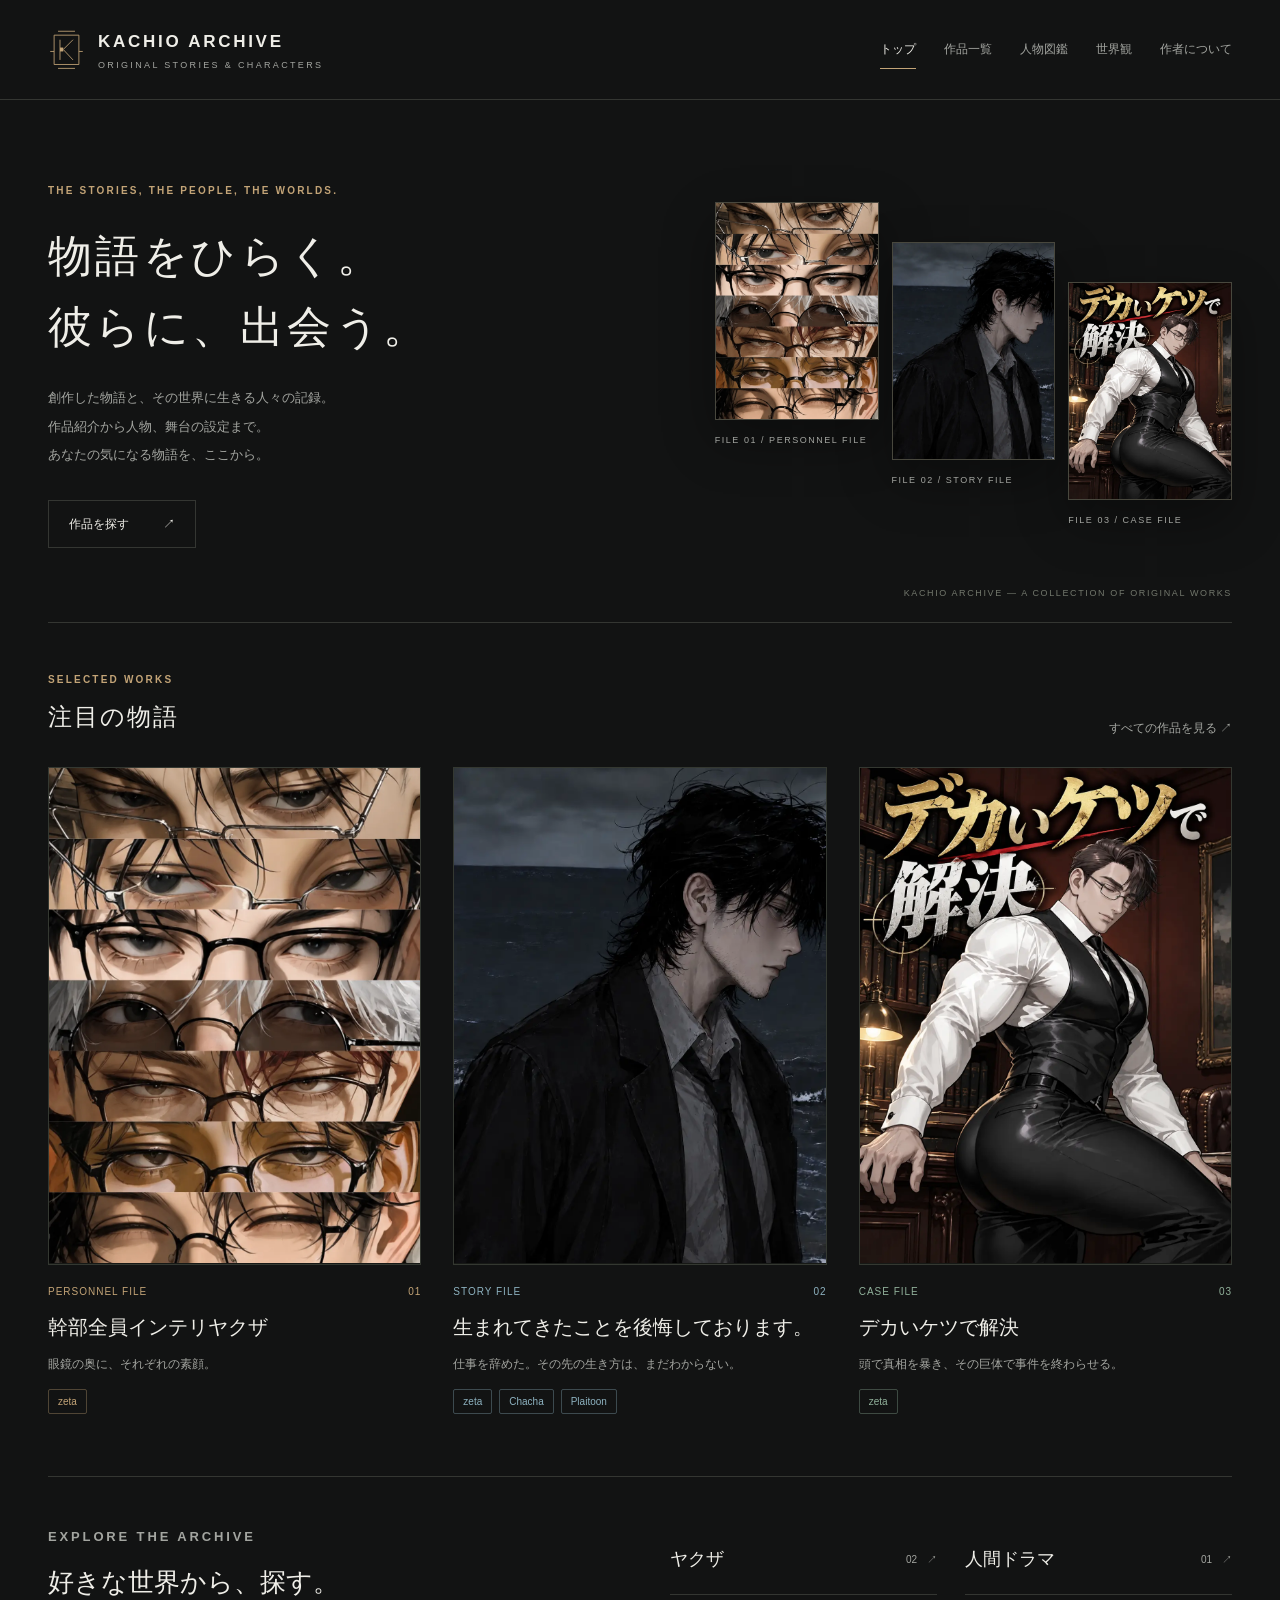
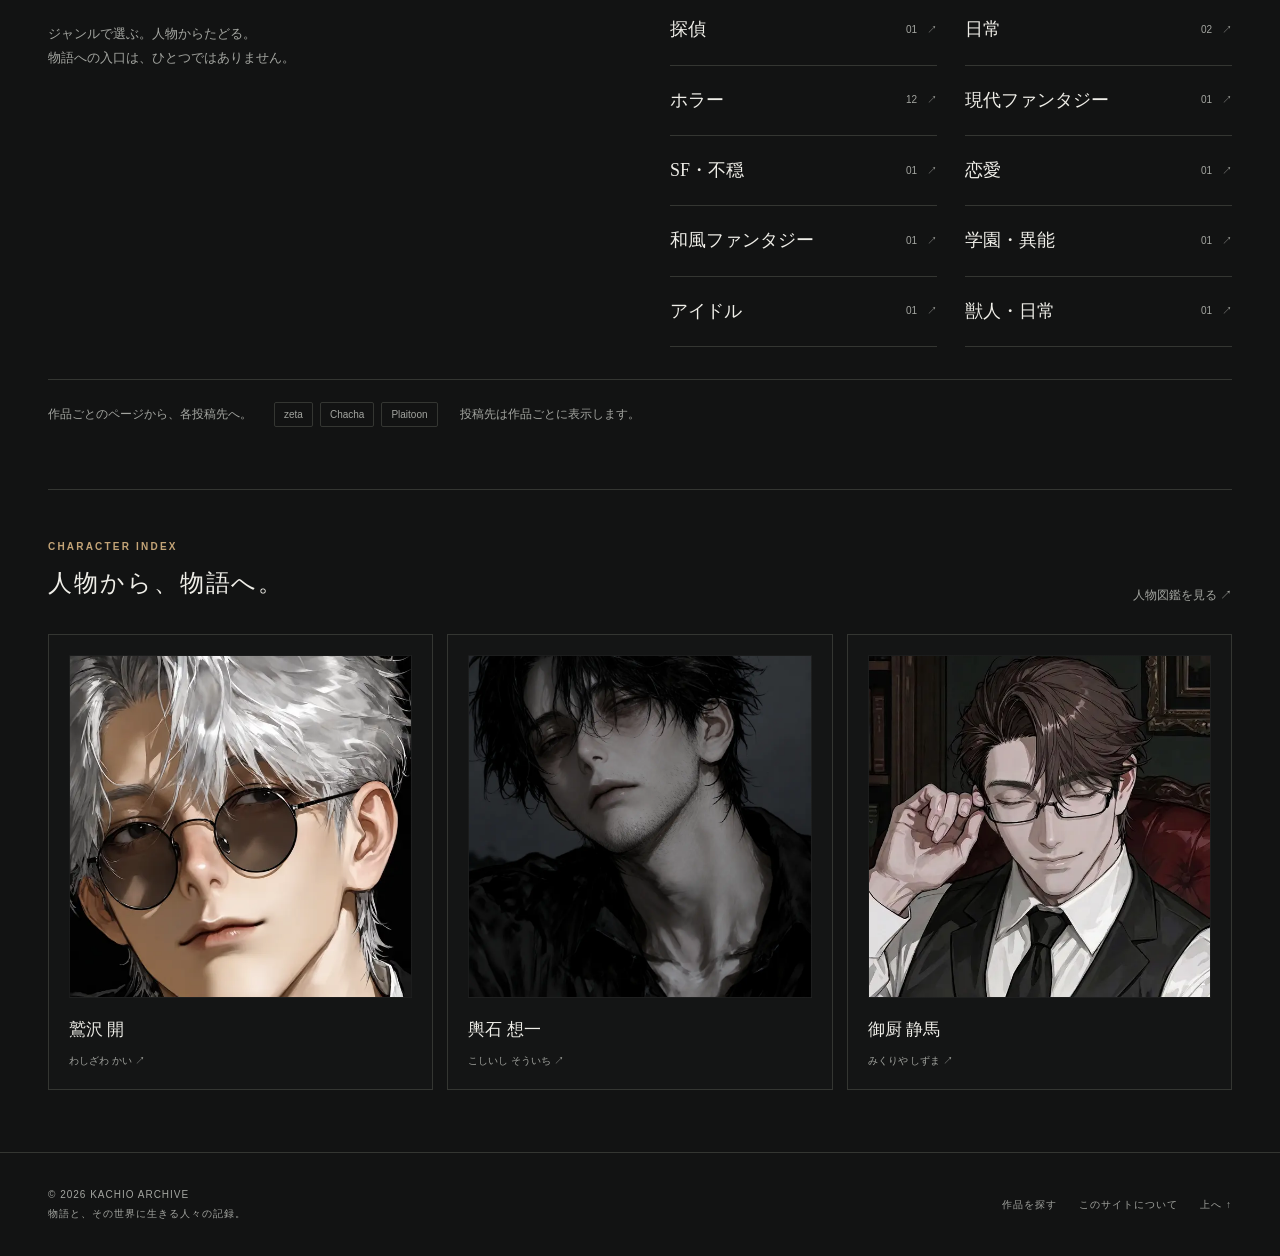
==== index.html @ 64fdf37f "画像を高画質版に更新" ====
<!doctype html>
<html lang="ja">
<head>
  <meta charset="utf-8">
  <meta name="viewport" content="width=device-width,initial-scale=1">
  <meta name="description" content="創作した物語と、その世界に生きる人々の記録。作品紹介、人物図鑑、世界観をまとめたKACHIO ARCHIVE。">
  <meta name="theme-color" content="#121313">
  <title>物語と人物の記録 | KACHIO ARCHIVE</title>
  <link rel="icon" type="image/svg+xml" href="assets/logo.svg">
  <link rel="stylesheet" href="assets/style.css">
  <script src="assets/content.js" defer></script>
  <script src="assets/app.js" defer></script>
</head>
<body id="top" data-page="home">
  <div id="app"></div>
  <noscript><main style="padding:40px">このサイトを閲覧するには、ブラウザーのJavaScriptを有効にしてください。</main></noscript>
</body>
</html>
---- assets/style.css ----
@charset "UTF-8";
:root{--bg:#121313;--panel:#191a19;--ink:#efeee8;--muted:#a3a5a0;--line:#343632;--accent:#c3a477;--serif:"Yu Mincho","Hiragino Mincho ProN",serif;--sans:"Yu Gothic","Hiragino Kaku Gothic ProN",sans-serif;color-scheme:dark}
*{box-sizing:border-box}html{scroll-behavior:smooth;scroll-padding-top:110px}body{margin:0;background:var(--bg);color:var(--ink);font:15px/1.85 var(--sans);-webkit-font-smoothing:antialiased}a{color:inherit;text-decoration:none}button,input,select{font:inherit}button,a,input,select,summary{-webkit-tap-highlight-color:transparent}button{cursor:pointer}button:focus-visible,a:focus-visible,input:focus-visible,select:focus-visible,summary:focus-visible{outline:2px solid var(--accent);outline-offset:5px}img{max-width:100%;display:block}h1,h2,h3,p{margin:0}h1,h2,h3{font-weight:500}h1,h2,.serif{font-family:var(--serif)}.wrap{width:min(1220px,calc(100% - 96px));margin:auto}.skip{position:absolute;top:-80px;left:12px;background:var(--ink);color:var(--bg);padding:10px;z-index:30}.skip:focus{top:12px}.header{height:100px;border-bottom:1px solid var(--line);background:var(--bg)}.header-inner{height:100%;display:flex;align-items:center;justify-content:space-between;gap:30px}.brand{display:flex;gap:13px;align-items:center}.brand img{width:37px}.brand-name{font-size:17px;letter-spacing:.16em;font-weight:600}.brand-sub{display:block;font-size:9px;letter-spacing:.26em;color:var(--muted);line-height:1.8}.nav{display:flex;gap:28px;font-size:12px}.nav a{color:var(--muted);padding:8px 0}.nav a:hover,.nav a[aria-current]{color:var(--ink);border-bottom:1px solid var(--accent)}.menu{display:none;border:1px solid var(--line);color:var(--ink);background:none;padding:5px 11px}.preview{font-size:11px;color:var(--muted);padding:8px 0;border-bottom:1px solid #272925;letter-spacing:.03em}.eyebrow{font-size:10px;letter-spacing:.22em;color:var(--accent);font-weight:600}.hero{padding:82px 0 74px;display:grid;grid-template-columns:1.15fr 1fr;gap:72px;align-items:center;position:relative}.hero h1{font-size:clamp(31px,3.4vw,50px);line-height:1.65;letter-spacing:.08em;margin:20px 0}.hero-copy{color:var(--muted);line-height:2.2;max-width:450px;font-size:13px}.hero .btn{margin-top:30px}.hero-art{display:grid;grid-template-columns:repeat(3,1fr);align-items:start;gap:13px;position:relative}.hero-art figure{margin:0}.hero-art figure:nth-child(2){padding-top:40px}.hero-art figure:nth-child(3){padding-top:80px}.hero-art img{box-shadow:0 20px 50px #0005;border:1px solid #48473d}.hero-art figcaption{color:var(--muted);font-size:9px;letter-spacing:.17em;margin-top:12px}.hero-foot{position:absolute;bottom:20px;right:0;font-size:9px;color:#72776c;letter-spacing:.18em}.btn{display:inline-flex;align-items:center;justify-content:space-between;gap:34px;border:1px solid var(--line);padding:12px 20px;font-size:12px;background:transparent;color:var(--ink)}.btn:hover{border-color:var(--accent);background:#ffffff05}.btn.primary{background:var(--accent);color:#111;border-color:var(--accent)}.section{padding:48px 0 62px;border-top:1px solid var(--line)}.section-head{display:flex;justify-content:space-between;align-items:end;gap:20px;margin-bottom:28px}.section-head h2{font-size:24px;letter-spacing:.08em;margin-top:5px}.text-link{font-size:12px;color:var(--muted)}.text-link:hover{color:var(--accent)}.work-grid{display:grid;grid-template-columns:repeat(3,1fr);gap:32px}.work-grid.four{grid-template-columns:repeat(4,1fr);gap:24px}.work-card{min-width:0;position:relative}.cover-link{display:block;overflow:hidden;background:#202322;aspect-ratio:3/4;border:1px solid #343831}.cover-link img{width:100%;height:100%;object-fit:cover;transition:transform .35s}.cover-link:hover img{transform:scale(1.025)}.work-meta{margin-top:18px;color:var(--accent);font-size:10px;letter-spacing:.1em;display:flex;justify-content:space-between}.work-card h3{font-family:var(--serif);font-size:20px;line-height:1.7;margin-top:9px}.work-card h3 a:hover{color:var(--accent)}.work-card p{font-size:12px;line-height:1.9;color:var(--muted);margin-top:9px}.badges{display:flex;gap:7px;flex-wrap:wrap;margin-top:13px}.badge{font-size:10px;line-height:1.5;border:1px solid var(--line);padding:4px 9px;border-radius:2px;color:var(--muted)}.badge.platform{border-color:color-mix(in srgb,var(--accent) 35%,transparent);color:var(--accent)}.explore{display:grid;grid-template-columns:1fr 1fr;gap:60px}.explore h2{font-size:26px;margin:10px 0 15px}.explore p{font-size:13px;color:var(--muted)}.genre-list{display:grid;grid-template-columns:1fr 1fr;gap:0 28px}.genre-list a{display:flex;justify-content:space-between;align-items:center;border-bottom:1px solid var(--line);padding:18px 0;font-family:var(--serif);font-size:18px}.genre-list a:hover{color:var(--accent)}.genre-list span{font:10px var(--sans);color:var(--muted)}.platform-note{display:flex;align-items:center;gap:22px;flex-wrap:wrap;border-top:1px solid var(--line);padding-top:22px;margin-top:32px;font-size:12px;color:var(--muted)}.platform-note .badges{margin:0}.footer{border-top:1px solid var(--line);padding:33px 0}.footer-inner{display:flex;justify-content:space-between;align-items:center;gap:30px;font-size:10px;letter-spacing:.1em;color:var(--muted)}.footer-links{display:flex;gap:22px}.page-intro{padding:55px 0 30px}.page-intro h1{font-size:38px;margin:14px 0}.page-intro p{color:var(--muted);font-size:13px}.tools{display:grid;grid-template-columns:1fr 190px 190px;gap:14px;margin:0 0 25px}.field{display:block;font-size:11px;color:var(--muted)}.field input,.field select{width:100%;margin-top:7px;padding:13px 14px;background:var(--panel);border:1px solid var(--line);color:var(--ink);border-radius:0}.result-count{font-size:11px;color:var(--muted);margin-bottom:25px}.empty{padding:55px 0;color:var(--muted);font-size:14px}.crumb{font-size:11px;color:var(--muted);padding-top:30px}.crumb a:hover{color:var(--accent)}.detail-hero{display:grid;grid-template-columns:minmax(200px,360px) 1fr;gap:70px;padding:35px 0 58px;align-items:center}.detail-cover{aspect-ratio:3/4;width:100%;object-fit:cover;border:1px solid var(--line)}.detail-hero h1{font-size:clamp(27px,3.5vw,43px);line-height:1.7;letter-spacing:.04em;margin:18px 0}.detail-summary{font-family:var(--serif);font-size:19px;line-height:1.8;color:var(--accent);margin-bottom:15px}.detail-description{color:var(--muted);font-size:13px;max-width:600px}.destinations{display:flex;gap:10px;flex-wrap:wrap;margin-top:28px}.destination-empty{font-size:11px;color:var(--muted);padding-top:24px;border-top:1px solid var(--line);margin-top:25px}.tabs{display:flex;gap:30px;overflow:auto;white-space:nowrap;border-top:1px solid var(--line);border-bottom:1px solid var(--line);padding:18px 0;font-size:12px}.tabs a:hover{color:var(--accent)}.detail-layout{display:grid;grid-template-columns:200px 1fr;gap:60px;padding-top:48px}.side-index{position:sticky;top:30px;align-self:start;color:var(--muted);font-size:11px}.side-index a{display:block;padding:8px 0}.side-index .eyebrow{margin-bottom:18px}.detail-section{padding-bottom:48px;margin-bottom:40px;border-bottom:1px solid var(--line)}.detail-section h2{font-size:27px;margin:8px 0 24px}.prose{max-width:690px;font-size:14px;line-height:2.3;color:#cacdc5}.prose p+p{margin-top:18px}.character-grid{display:grid;grid-template-columns:repeat(3,1fr);gap:14px}.character-card{border:1px solid var(--line);padding:20px;background:#ffffff02;transition:border-color .2s}.character-card:hover{border-color:var(--accent)}.character-icon{height:84px;display:flex;align-items:center;justify-content:center;font-family:var(--serif);font-size:34px;color:var(--accent);background:linear-gradient(140deg,#ffffff05,transparent);margin-bottom:16px;border:1px solid #ffffff07}.character-card h3{font-family:var(--serif);font-size:17px}.character-card p{font-size:10px;color:var(--muted);margin-top:7px;line-height:1.7}.settings-block{border-top:1px solid var(--line);padding:20px 0}.settings-block h3{font-family:var(--serif);font-size:19px;margin-bottom:12px}.settings-block p{color:var(--muted);font-size:13px;line-height:2}.settings-block summary{cursor:pointer;font-family:var(--serif);font-size:18px;color:var(--accent)}.settings-block details p{margin-top:15px}.world-link{border:1px solid var(--line);display:flex;justify-content:space-between;padding:19px 22px;margin-top:22px}.world-link:hover{border-color:var(--accent)}.gallery{display:grid;grid-template-columns:repeat(3,1fr);gap:15px}.gallery button{border:1px solid var(--line);padding:0;background:transparent}.gallery img{aspect-ratio:3/4;width:100%;object-fit:cover}.gallery-caption{font-size:11px;color:var(--muted);margin-top:12px}.facts{display:grid;grid-template-columns:1fr 1fr;gap:0 32px;max-width:700px;margin:30px 0}.facts div{border-bottom:1px solid var(--line);padding:15px 0}.facts dt{font-size:11px;color:var(--muted)}.facts dd{margin:7px 0 0;font-family:var(--serif);font-size:20px}.character-page{max-width:860px;padding:50px 0}.character-page h1{font-size:43px;margin:20px 0 6px}.reading{font-size:12px;color:var(--muted);letter-spacing:.15em}.character-lead{font-family:var(--serif);font-size:20px;color:var(--accent);margin-top:25px}.collection{display:grid;grid-template-columns:repeat(2,1fr);gap:25px}.collection-card{border:1px solid var(--line);padding:30px}.collection-card h2{font-size:26px;margin:13px 0}.collection-card p{font-size:13px;color:var(--muted)}dialog{max-width:min(85vw,700px);max-height:90vh;padding:20px;background:var(--bg);color:var(--ink);border:1px solid var(--line)}dialog::backdrop{background:#000c}dialog .close{display:block;margin:0 0 12px auto;background:transparent;color:var(--ink);border:1px solid var(--line);padding:4px 12px}dialog img{max-height:72vh;width:auto;margin:auto}.about-logo{width:100px;margin:25px 0}.legal{font-size:11px;color:var(--muted);margin-top:35px}.mobile-hide{display:block}
@media(max-width:1000px){.wrap{width:calc(100% - 56px)}.hero{gap:35px;padding-top:60px}.nav{gap:17px}.brand-name{font-size:14px}.work-grid.four{grid-template-columns:repeat(3,1fr)}.detail-hero{gap:40px;grid-template-columns:280px 1fr}.detail-layout{gap:35px;grid-template-columns:145px 1fr}.character-grid{grid-template-columns:repeat(2,1fr)}}
@media(max-width:700px){.wrap{width:calc(100% - 36px)}.header{height:76px}.brand-name{font-size:13px}.brand-sub{font-size:8px}.brand img{width:29px}.menu{display:block}.nav{display:none;position:absolute;top:76px;left:0;right:0;background:var(--bg);padding:20px 22px;z-index:10;border-bottom:1px solid var(--line)}.nav.open{display:flex;flex-direction:column;gap:9px}.preview{font-size:9px}.hero{grid-template-columns:1fr;gap:36px;padding:45px 0 60px}.hero h1{font-size:31px;margin-top:15px}.hero-copy{font-size:12px}.hero-art{max-width:460px;gap:12px;margin:0 12px}.hero-art figure:nth-child(2){padding-top:24px}.hero-art figure:nth-child(3){padding-top:48px}.hero-art figcaption{font-size:8px}.hero-foot{bottom:20px;font-size:8px}.section{padding:32px 0 40px}.section-head h2{font-size:22px}.section-head{margin-bottom:22px}.work-grid,.work-grid.four{grid-template-columns:repeat(2,1fr);gap:30px 18px}.work-card h3{font-size:16px}.work-card p{font-size:11px}.work-meta{font-size:8px;margin-top:12px}.badge{font-size:9px;padding:3px 6px}.work-grid .work-card:last-child:nth-child(odd){grid-column:1/-1;display:grid;grid-template-columns:1fr 1fr;gap:18px}.work-grid .work-card:last-child:nth-child(odd) .cover-link{grid-row:1/6}.work-grid .work-card:last-child:nth-child(odd) .card-body{align-self:center}.explore{grid-template-columns:1fr;gap:20px}.genre-list a{font-size:16px}.footer-inner{align-items:start;flex-direction:column;gap:17px}.tools{grid-template-columns:1fr 1fr}.field:first-child{grid-column:1/-1}.page-intro{padding-top:35px}.page-intro h1{font-size:31px}.detail-hero{grid-template-columns:1fr;gap:30px;padding-top:24px}.detail-cover{max-width:270px;margin:auto}.detail-hero h1{font-size:30px}.detail-summary{font-size:17px}.tabs{gap:24px}.detail-layout{grid-template-columns:1fr;padding-top:35px}.side-index{display:none}.detail-section h2{font-size:24px}.character-grid{gap:10px}.character-card{padding:14px}.character-card h3{font-size:16px}.character-icon{height:65px;font-size:27px}.character-page h1{font-size:35px}.facts{grid-template-columns:1fr 1fr;gap:0 15px}.facts dd{font-size:17px}.collection{grid-template-columns:1fr}.gallery{grid-template-columns:repeat(2,1fr)}.mobile-hide{display:none}}
@media(prefers-reduced-motion:reduce){html{scroll-behavior:auto}*,*::before,*::after{transition:none!important;animation:none!important}}

/* 掲載元の画像と表紙の文字を保つ */
.cover-link img,.detail-cover,.gallery img{object-fit:contain;background:#171916}.hero-art figure{min-width:0}.hero-art a{display:block}.hero-art img{width:100%;height:auto;aspect-ratio:3/4;object-fit:contain;background:#171916}.detail-cover,.gallery img{height:auto}.cover-link:hover img{transform:none}img.character-icon{width:100%;height:auto;aspect-ratio:1;object-fit:cover;object-position:center 20%}.character-page{display:flow-root}.character-portrait{float:right;width:260px;max-width:40%;height:auto;margin:0 0 24px 32px;border:1px solid var(--line)}.character-page .facts{clear:both}.settings-block p{white-space:pre-line}@media(max-width:700px){.character-portrait{width:160px;max-width:40%;margin-left:18px}}
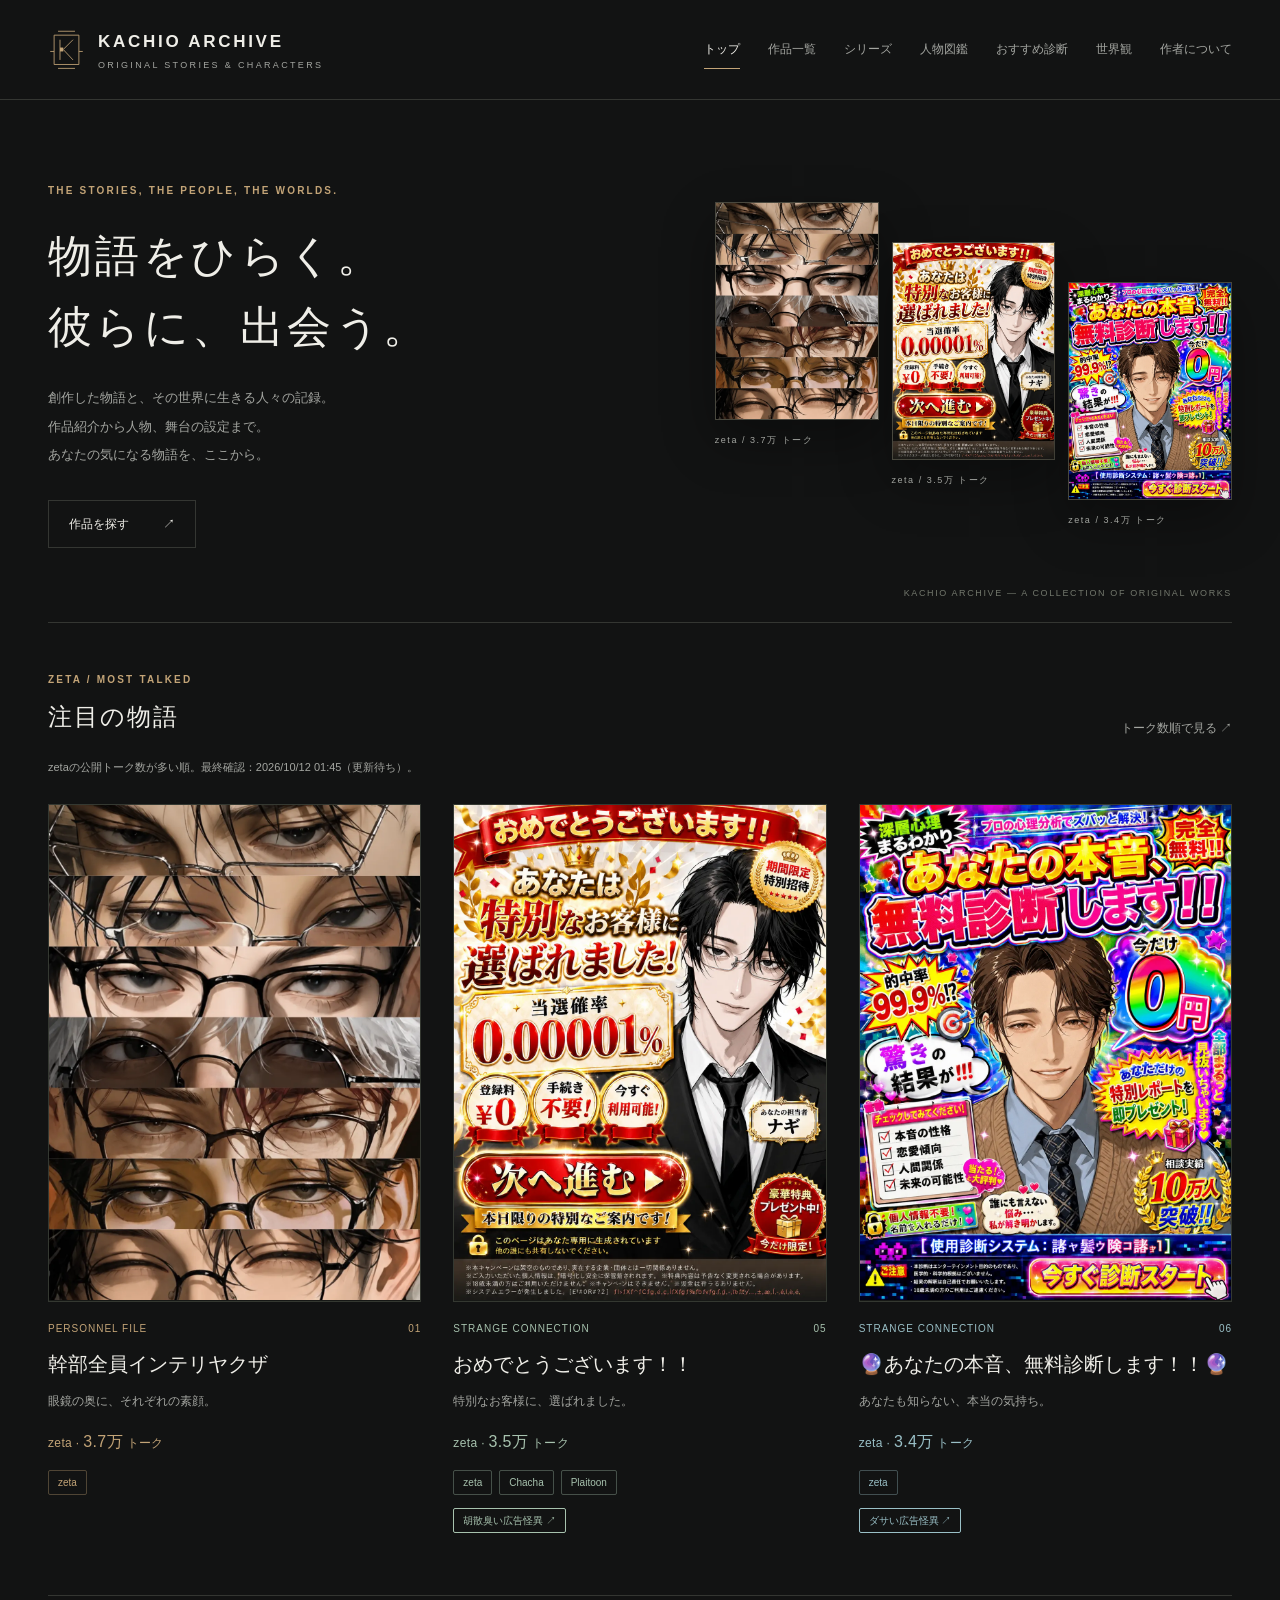
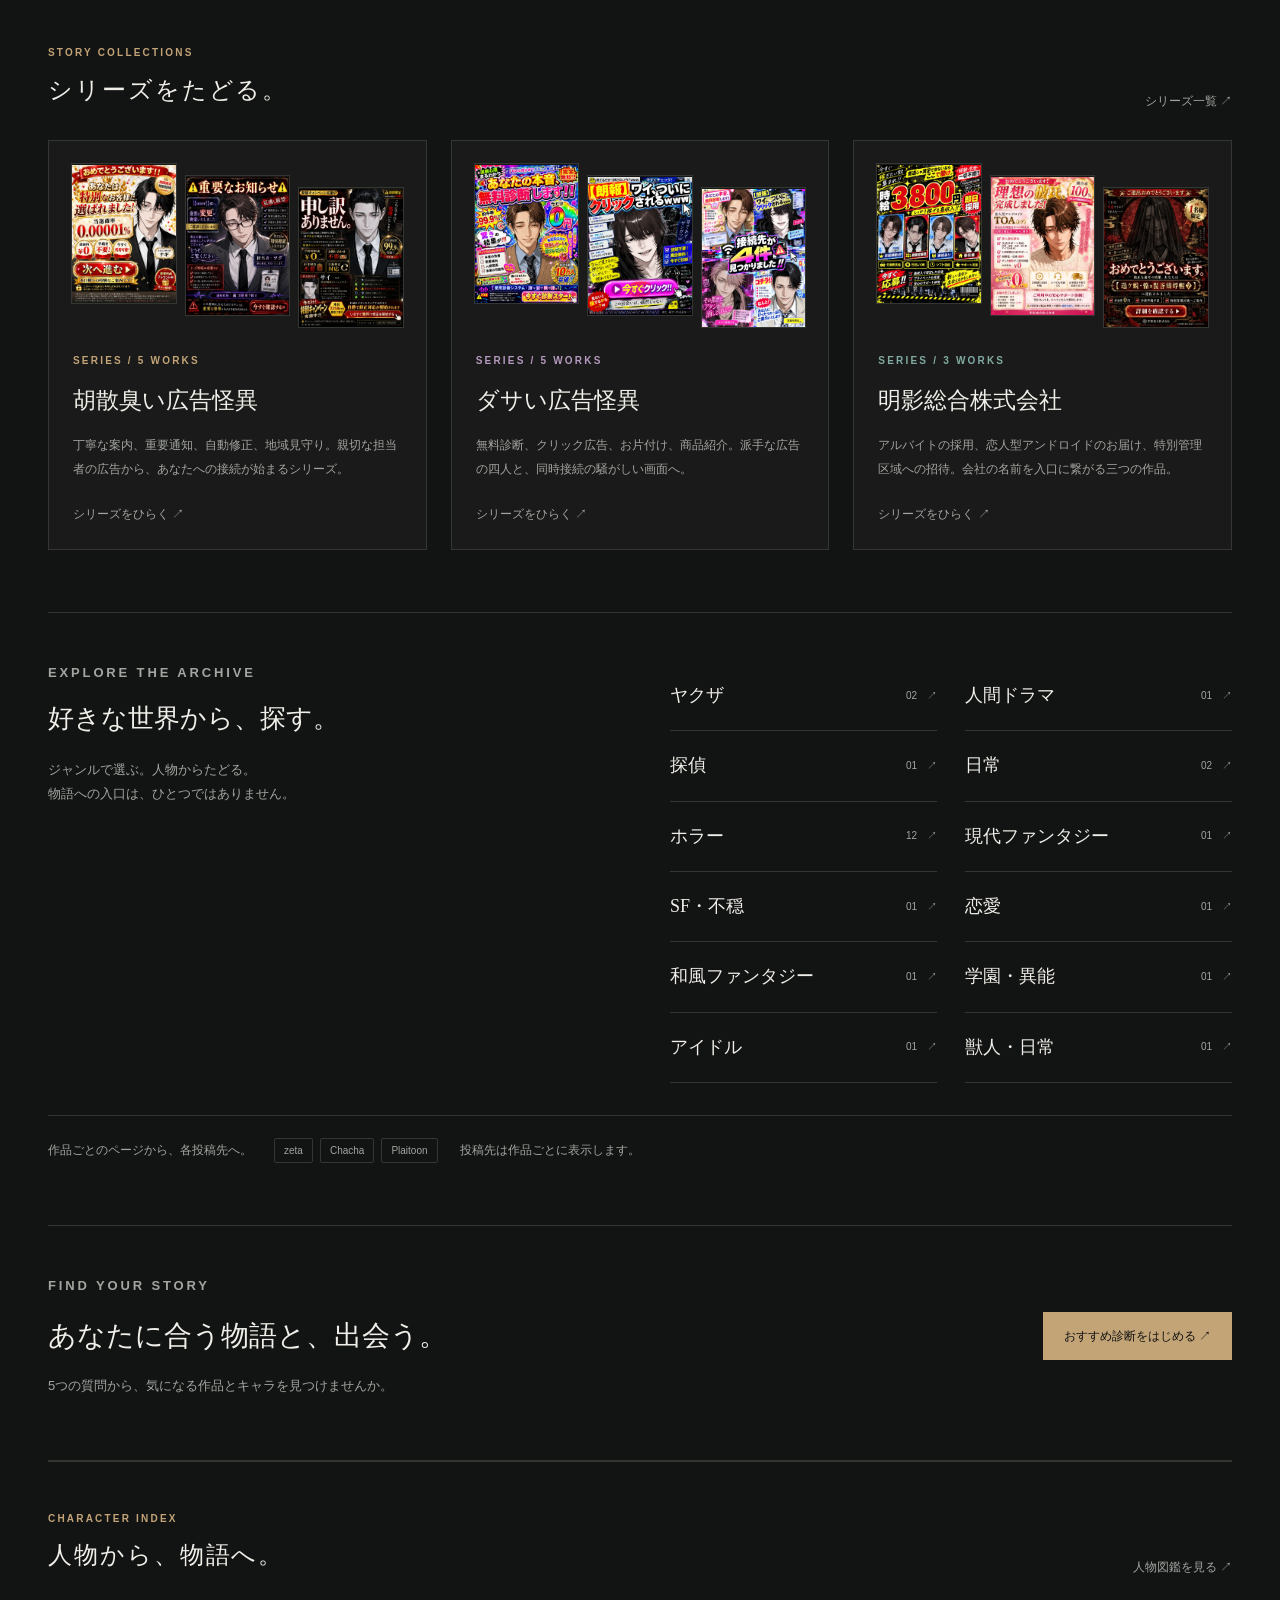
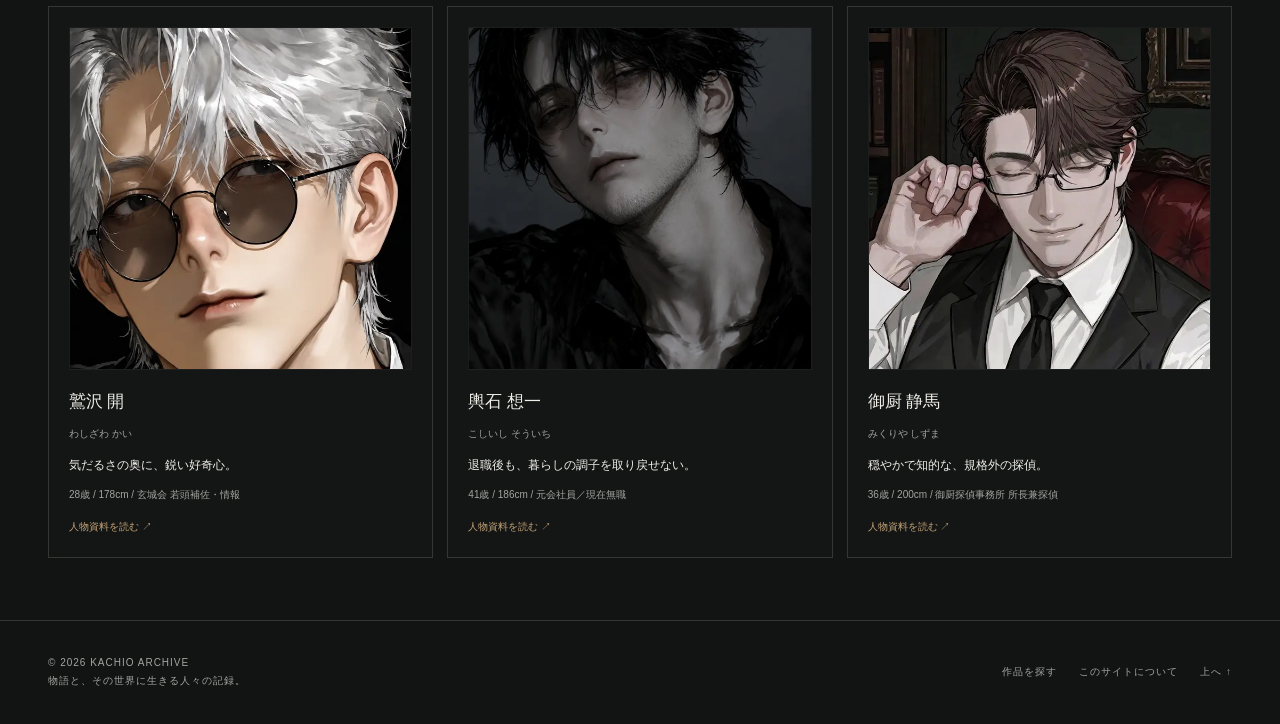
==== commit 033f0533: "Add files via upload" ====
--- a/index.html
+++ b/index.html
@@ -9,6 +9,8 @@
   <link rel="icon" type="image/svg+xml" href="assets/logo.svg">
   <link rel="stylesheet" href="assets/style.css">
   <script src="assets/content.js" defer></script>
+  <script src="assets/zeta-stats.js" defer></script>
+  <script src="assets/stats.js" defer></script>
   <script src="assets/app.js" defer></script>
 </head>
 <body id="top" data-page="home">
--- a/assets/style.css
+++ b/assets/style.css
@@ -7,3 +7,73 @@
 
 /* 掲載元の画像と表紙の文字を保つ */
 .cover-link img,.detail-cover,.gallery img{object-fit:contain;background:#171916}.hero-art figure{min-width:0}.hero-art a{display:block}.hero-art img{width:100%;height:auto;aspect-ratio:3/4;object-fit:contain;background:#171916}.detail-cover,.gallery img{height:auto}.cover-link:hover img{transform:none}img.character-icon{width:100%;height:auto;aspect-ratio:1;object-fit:cover;object-position:center 20%}.character-page{display:flow-root}.character-portrait{float:right;width:260px;max-width:40%;height:auto;margin:0 0 24px 32px;border:1px solid var(--line)}.character-page .facts{clear:both}.settings-block p{white-space:pre-line}@media(max-width:700px){.character-portrait{width:160px;max-width:40%;margin-left:18px}}
+
+/* Series collections and the expanded public profiles. */
+.ranking-note{font-size:11px;color:var(--muted);margin:-10px 0 26px;line-height:1.9}
+.work-card .talk-count,.talk-count{font-size:12px;color:var(--accent);margin-top:14px;letter-spacing:.03em}
+.talk-count strong{font-weight:500;font-size:16px}
+.series-badge{color:var(--accent);border-color:var(--accent)}
+.series-badge:hover{background:#ffffff08}
+.series-grid{display:grid;grid-template-columns:repeat(3,minmax(0,1fr));gap:24px}
+.series-card{border:1px solid var(--line);background:var(--panel);min-width:0;display:block}
+.series-card:hover{border-color:var(--accent)}
+.series-covers{display:grid;grid-template-columns:repeat(3,minmax(0,1fr));gap:8px;padding:22px 22px 0;align-items:start}
+.series-covers img{width:100%;height:auto;aspect-ratio:3/4;object-fit:contain;background:#171916;border:1px solid var(--line)}
+.series-covers img:nth-child(2){margin-top:12px}
+.series-covers img:nth-child(3){margin-top:24px}
+.series-body{padding:24px}
+.series-body h3{font-family:var(--serif);font-size:23px;margin:10px 0}
+.series-body>p:not(.eyebrow){font-size:12px;color:var(--muted);line-height:2}
+.series-body .text-link{display:block;margin-top:22px}
+.series-intro .settings-block:first-child{border-top:0;padding-top:0}
+.tools{grid-template-columns:minmax(220px,1.5fr) repeat(4,minmax(120px,1fr))}
+.character-card .character-card-lead{font-size:12px;color:var(--ink);line-height:1.9;margin-top:12px}
+.character-card .character-card-facts{font-size:10px;line-height:1.8;margin-top:10px}
+.character-card .text-link{display:block;margin-top:14px;font-size:10px;color:var(--accent)}
+.settings-block p{max-width:800px;color:#cacdc5;line-height:2.2;overflow-wrap:anywhere}
+.prose p{white-space:pre-line;overflow-wrap:anywhere}
+.facts dd{overflow-wrap:anywhere;font-size:18px}
+.source-note{font-size:11px;color:var(--muted);margin-top:30px}
+.source-note a:hover{color:var(--accent)}
+.character-links{display:grid;grid-template-columns:repeat(2,minmax(0,1fr));gap:12px}
+.character-reference{display:flex;align-items:center;gap:15px;padding:14px;border:1px solid var(--line);min-width:0;background:var(--panel)}
+.character-reference:hover{border-color:var(--accent)}
+.character-reference img,.reference-placeholder{width:56px;height:56px;object-fit:cover;object-position:center 20%;flex:none;border:1px solid var(--line)}
+.reference-placeholder{display:grid;place-items:center;font-size:11px;color:var(--muted)}
+.character-reference strong{font-family:var(--serif);font-size:18px;font-weight:500;overflow-wrap:anywhere}
+.character-reference small{display:block;font-size:10px;color:var(--muted);margin-top:4px}
+.reference-arrow{margin-left:auto;color:var(--accent)}
+.diagnosis-invite{display:flex;justify-content:space-between;align-items:center;gap:30px;border-bottom:1px solid var(--line)}
+.diagnosis-invite h2{font-size:28px;margin:12px 0}.diagnosis-invite p{color:var(--muted);font-size:13px}.diagnosis-invite .btn{flex:none}
+.diagnosis-section{padding:15px 0 75px}.diagnosis-progress{display:flex;justify-content:space-between;font-size:11px;color:var(--accent);letter-spacing:.1em;margin-bottom:14px}
+.diagnosis-meter{height:2px;background:var(--line);margin-bottom:40px}.diagnosis-meter span{display:block;height:100%;background:var(--accent)}
+.diagnosis-question{padding:0;border:0;margin:0;min-width:0}.diagnosis-question legend{font-family:var(--serif);font-size:30px;padding:0}.diagnosis-question>p{font-size:13px;color:var(--muted);margin:12px 0 28px}
+.diagnosis-choices{display:grid;grid-template-columns:repeat(2,minmax(0,1fr));gap:14px}
+.diagnosis-choice{display:flex;gap:16px;align-items:center;padding:23px;border:1px solid var(--line);background:var(--panel);cursor:pointer;min-width:0}
+.diagnosis-choice:hover,.diagnosis-choice:has(input:checked){border-color:var(--accent);background:#c3a4770b}
+.diagnosis-choice input{accent-color:var(--accent);width:17px;height:17px;flex:none;margin:0}.diagnosis-choice strong{font-family:var(--serif);font-size:20px;font-weight:500;display:block}
+.diagnosis-choice small{display:block;font-size:12px;color:var(--muted);line-height:1.8;margin-top:6px}
+.diagnosis-choice:focus-within{outline:2px solid var(--accent);outline-offset:4px}.diagnosis-actions{display:flex;justify-content:space-between;gap:16px;flex-wrap:wrap;margin-top:34px}.diagnosis-actions button:disabled{opacity:.4;cursor:default}
+#diagnosis-panel:focus{outline:0}.diagnosis-result-head h2{font-size:32px;margin:12px 0}.diagnosis-result-head>p{font-size:14px;color:var(--muted);max-width:760px}
+.diagnosis-answer-list{display:flex;gap:10px;flex-wrap:wrap;margin-top:22px}.diagnosis-answer-list span{border-bottom:1px solid var(--accent);padding-bottom:5px;font-size:11px;color:var(--muted)}
+.diagnosis-result-section{margin-top:48px}.diagnosis-result-section>h3{font-family:var(--serif);font-size:26px;font-weight:500;margin-bottom:24px}
+.diagnosis-work-results{display:grid;gap:20px}.diagnosis-work{display:grid;grid-template-columns:145px 1fr;gap:28px;border:1px solid var(--line);padding:24px;background:var(--panel);min-width:0}
+.diagnosis-result-cover{align-self:start}.diagnosis-result-cover img{width:100%;height:auto;aspect-ratio:3/4;object-fit:contain;background:#171916}.diagnosis-work h4{font-family:var(--serif);font-weight:500;font-size:24px;margin:8px 0 12px;line-height:1.8}.diagnosis-work>div>p:not(.eyebrow){font-size:13px;color:var(--muted)}
+.diagnosis-work .text-link{display:inline-block;font-size:12px;color:var(--accent);margin-top:20px}
+.diagnosis-reasons{margin-top:20px}.diagnosis-reasons>small{font-size:10px;color:var(--muted)}.diagnosis-reasons .badges{margin-top:7px}.diagnosis-reasons .badge{color:var(--accent)}.diagnosis-open-choice{font-size:11px;color:var(--muted)}
+.diagnosis-character-results{display:grid;grid-template-columns:repeat(3,minmax(0,1fr));gap:16px}.diagnosis-character{border:1px solid var(--line);padding:18px;min-width:0}.diagnosis-character .character-reference{border:0;padding:0;background:transparent;gap:12px}.diagnosis-character>p{font-size:12px;color:var(--muted);margin-top:18px;line-height:2;overflow-wrap:anywhere}.diagnosis-appearance{display:block;font-size:11px;color:var(--accent);margin-top:22px}
+@media(min-width:801px) and (max-width:1100px){.nav{gap:12px;font-size:11px}.brand-sub{font-size:8px}.header-inner{gap:16px}}
+@media(max-width:800px){.diagnosis-character-results{grid-template-columns:1fr}.diagnosis-invite{align-items:flex-start;flex-direction:column}}
+@media(max-width:700px){.character-links,.diagnosis-choices{grid-template-columns:1fr}.diagnosis-choice{padding:20px 16px}.diagnosis-question legend{font-size:26px}.diagnosis-choice strong{font-size:19px}.diagnosis-work{grid-template-columns:90px 1fr;gap:17px;padding:17px}.diagnosis-work h4{font-size:20px}.diagnosis-result-head h2{font-size:27px}.diagnosis-actions{gap:12px}.diagnosis-actions .btn{flex:1;text-align:center;font-size:11px;white-space:normal}.diagnosis-invite h2{font-size:24px}}
+.world-link{align-items:center;gap:20px}
+.world-link small{display:block;color:var(--muted);font-size:12px;font-weight:400;margin-top:5px}
+.world-link>span:last-child{white-space:nowrap;font-size:11px;color:var(--accent)}
+@media(max-width:1000px){.tools{grid-template-columns:repeat(4,minmax(0,1fr))}.tools .field:first-child{grid-column:1/-1}.series-grid{grid-template-columns:repeat(2,minmax(0,1fr))}.series-card:last-child:nth-child(odd){grid-column:1/-1;display:grid;grid-template-columns:1fr 1fr;align-items:center}.series-card:last-child:nth-child(odd) .series-covers{padding:22px}}
+@media(max-width:800px){.header{height:76px}.menu{display:block}.nav{display:none;position:absolute;top:76px;left:0;right:0;background:var(--bg);padding:20px 22px;z-index:10;border-bottom:1px solid var(--line)}.nav.open{display:flex;flex-direction:column;gap:9px}}
+@media(max-width:700px){.tools{grid-template-columns:1fr 1fr}.tools .field:first-child,.tools .field:last-child{grid-column:1/-1}.series-grid{grid-template-columns:1fr}.series-card:last-child:nth-child(odd){display:block}.series-covers{max-width:360px;margin:auto}.series-body{padding:24px}.series-body h3{font-size:23px}.ranking-note{font-size:10px}.facts dd{font-size:16px}.world-link{align-items:flex-start;flex-direction:column;gap:10px}.character-note .settings-block{padding-left:0}}
+
+.add-work-form{max-width:760px;padding:8px 0 55px}.add-work-form>.field{margin-bottom:24px}.field small{display:block;font-size:11px;line-height:1.9;margin-top:8px;color:var(--muted)}.add-work-options{border-top:1px solid var(--line);border-bottom:1px solid var(--line);padding:20px 0;margin:26px 0}.add-work-options>summary{cursor:pointer;color:var(--accent);font-size:14px}.add-fields{display:grid;gap:22px;margin-top:25px}.field textarea{display:block;width:100%;margin-top:7px;padding:13px 14px;background:var(--panel);border:1px solid var(--line);color:var(--ink);font:inherit;line-height:1.9;resize:vertical;border-radius:0}.field textarea:focus-visible{outline:2px solid var(--accent);outline-offset:5px}.add-image-note{color:var(--muted);font-size:12px;line-height:2;margin-bottom:25px}.form-error{color:#e4a4a4;font-size:13px;margin:15px 0;white-space:pre-line}.author-add-link{display:inline-block;margin-left:28px}@media(max-width:700px){.author-add-link{display:block;margin:24px 0 0}.add-work-form .btn{width:100%}}
+
+.character-profile{clear:both;padding-top:28px}.profile-basics{display:grid;grid-template-columns:1fr 1fr;gap:0 32px;margin:0 0 32px}.profile-basics>div{padding:18px 0;border-bottom:1px solid var(--line)}.profile-basics dt{font-size:11px;color:var(--muted)}.profile-basics dd{font-family:var(--serif);font-size:19px;margin:8px 0 0;overflow-wrap:anywhere}.profile-narrative{margin:0}.profile-narrative>div{padding:26px 0;border-top:1px solid var(--line)}.profile-narrative dt{font-family:var(--serif);font-size:22px;color:var(--accent)}.profile-narrative dd{margin:14px 0 0;font-size:14px;line-height:2.2;white-space:pre-line;color:#cacdc5;overflow-wrap:anywhere}.profile-empty{font:12px/2 var(--sans);color:var(--muted)}.behind-settings{border:1px solid var(--line);padding:22px 25px;margin:24px 0}.behind-settings>summary{cursor:pointer;font-family:var(--serif);font-size:23px;color:var(--accent)}.behind-settings summary small{font:11px var(--sans);display:block;color:var(--muted);margin:8px 0 0 20px}.behind-settings-body{margin-top:24px}.behind-settings-body .settings-block:first-child{border-top:0;padding-top:0}.profile-more{padding:22px 0;border-top:1px solid var(--line)}.profile-more>summary{cursor:pointer;color:var(--muted);font-size:13px}.profile-more[open]>summary{margin-bottom:24px}.character-note .profile-basics{margin-top:20px}.character-note .profile-narrative dt{font-size:19px}@media(max-width:700px){.profile-basics{gap:0 18px}.profile-basics dd{font-size:17px}.profile-narrative dt{font-size:21px}.behind-settings{padding:20px 18px}.profile-basics>div:last-child{grid-column:1/-1}}
+
+.gallery.single-cover{display:block;width:min(100%,360px)}.gallery.single-cover button{display:block;width:100%}.gallery.single-cover img{display:block;width:100%;height:auto}
